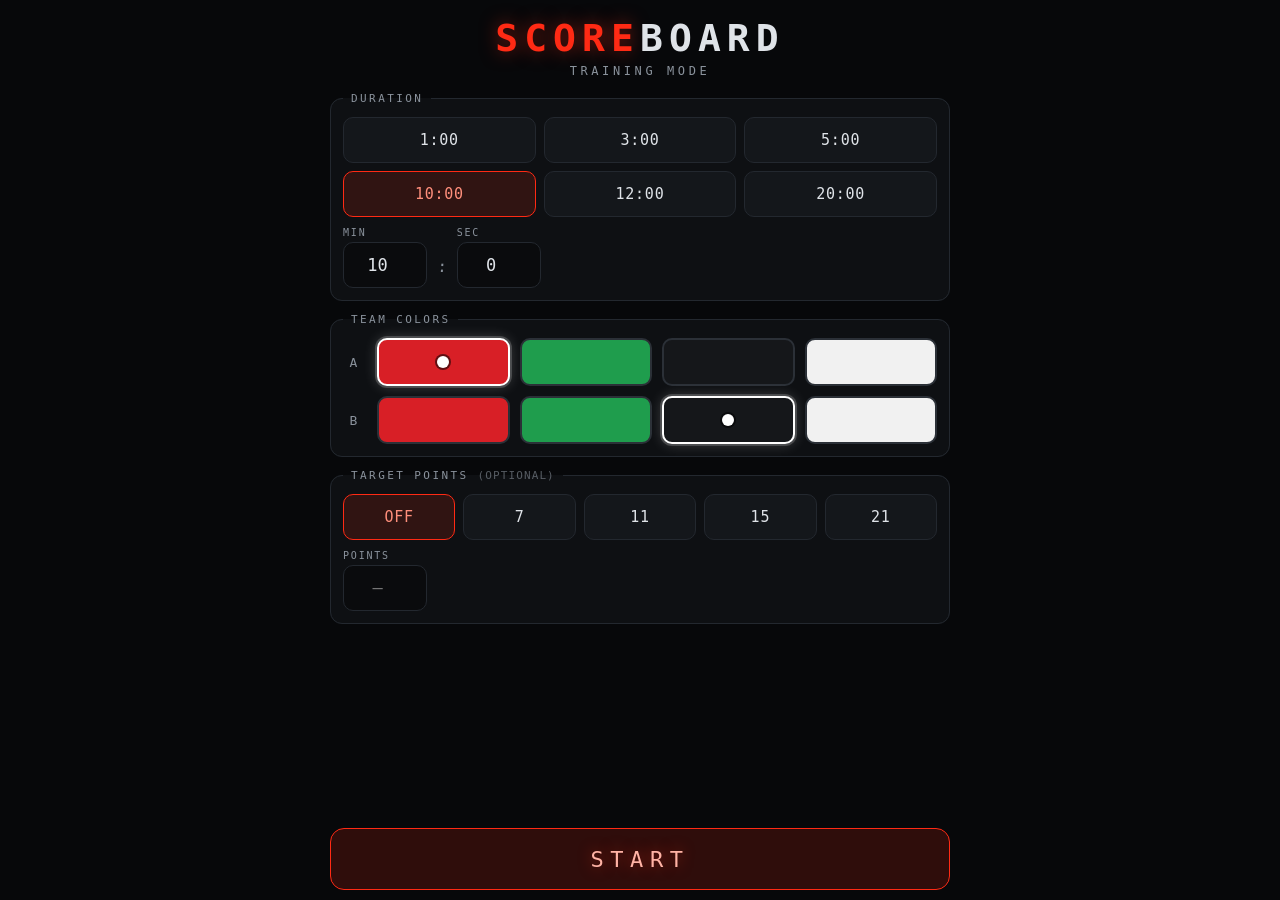
==== index.html @ e6dbf638 "Add retro LCD basketball scoreboard Static site (no build step) for training sessions:  - setup scre" ====
<!DOCTYPE html>
<html lang="en">
<head>
<meta charset="utf-8">
<title>Scoreboard</title>
<meta name="viewport" content="width=device-width, initial-scale=1, viewport-fit=cover, maximum-scale=1, user-scalable=no">
<meta name="theme-color" content="#07080a">
<meta name="mobile-web-app-capable" content="yes">
<meta name="apple-mobile-web-app-capable" content="yes">
<meta name="apple-mobile-web-app-status-bar-style" content="black-translucent">
<meta name="description" content="Retro LCD basketball scoreboard for training sessions.">
<link rel="icon" href="data:image/svg+xml,<svg xmlns='http://www.w3.org/2000/svg' viewBox='0 0 32 32'><rect width='32' height='32' fill='%2307080a'/><text x='16' y='23' font-size='20' text-anchor='middle' fill='%23ff2b16' font-family='monospace'>88</text></svg>">
<link rel="stylesheet" href="css/style.css">
</head>
<body>

<!-- ───────────── SETUP ───────────── -->
<section id="setup" class="screen setup">
  <header class="setup-head">
    <h1>SCORE<span>BOARD</span></h1>
    <p>training mode</p>
  </header>

  <div class="setup-body">
    <fieldset class="block">
      <legend>Duration</legend>
      <div class="chips" id="durationChips">
        <button type="button" class="chip" data-sec="60">1:00</button>
        <button type="button" class="chip" data-sec="180">3:00</button>
        <button type="button" class="chip" data-sec="300">5:00</button>
        <button type="button" class="chip" data-sec="600">10:00</button>
        <button type="button" class="chip" data-sec="720">12:00</button>
        <button type="button" class="chip" data-sec="1200">20:00</button>
      </div>
      <div class="custom-time">
        <label>min <input type="number" id="durMin" min="0" max="99" inputmode="numeric"></label>
        <span class="sep">:</span>
        <label>sec <input type="number" id="durSec" min="0" max="59" inputmode="numeric"></label>
      </div>
    </fieldset>

    <fieldset class="block">
      <legend>Team colors</legend>
      <div class="color-row">
        <span class="side-tag">A</span>
        <div class="swatches" data-team="a">
          <button type="button" class="sw sw-red"   data-color="red"   aria-label="Red"></button>
          <button type="button" class="sw sw-green" data-color="green" aria-label="Green"></button>
          <button type="button" class="sw sw-black" data-color="black" aria-label="Black"></button>
          <button type="button" class="sw sw-white" data-color="white" aria-label="White"></button>
        </div>
      </div>
      <div class="color-row">
        <span class="side-tag">B</span>
        <div class="swatches" data-team="b">
          <button type="button" class="sw sw-red"   data-color="red"   aria-label="Red"></button>
          <button type="button" class="sw sw-green" data-color="green" aria-label="Green"></button>
          <button type="button" class="sw sw-black" data-color="black" aria-label="Black"></button>
          <button type="button" class="sw sw-white" data-color="white" aria-label="White"></button>
        </div>
      </div>
    </fieldset>

    <fieldset class="block">
      <legend>Target points <em>(optional)</em></legend>
      <div class="chips" id="targetChips">
        <button type="button" class="chip" data-target="0">OFF</button>
        <button type="button" class="chip" data-target="7">7</button>
        <button type="button" class="chip" data-target="11">11</button>
        <button type="button" class="chip" data-target="15">15</button>
        <button type="button" class="chip" data-target="21">21</button>
      </div>
      <div class="custom-time">
        <label>points <input type="number" id="targetCustom" min="0" max="199" inputmode="numeric" placeholder="—"></label>
      </div>
    </fieldset>
  </div>

  <button type="button" id="startGame" class="big-start">START</button>
</section>

<!-- ───────────── GAME ───────────── -->
<section id="game" class="screen game hidden">
  <div class="board">

    <div class="team" id="teamA">
      <div class="team-label"><span class="dot"></span><span class="name">RED</span></div>
      <div class="lcd score" id="scoreA" aria-live="off"></div>
      <div class="pts">
        <button type="button" class="pt plus"  data-team="a" data-delta="1">+1</button>
        <button type="button" class="pt plus"  data-team="a" data-delta="2">+2</button>
        <button type="button" class="pt plus"  data-team="a" data-delta="3">+3</button>
        <button type="button" class="pt minus" data-team="a" data-delta="-1">−1</button>
        <button type="button" class="pt minus" data-team="a" data-delta="-2">−2</button>
        <button type="button" class="pt minus" data-team="a" data-delta="-3">−3</button>
      </div>
    </div>

    <div class="center">
      <div class="clock-wrap">
        <button type="button" class="lcd clock" id="clock" aria-label="Clock: tap to start or pause"></button>
        <div class="status" id="status">READY</div>
      </div>
      <button type="button" id="toggle" class="run-btn">START</button>
      <div class="center-tools">
        <button type="button" id="resetBtn"  class="tool" title="Reset">RESET</button>
        <button type="button" id="soundBtn"  class="tool" title="Sound" aria-pressed="true">SND</button>
        <button type="button" id="fsBtn"     class="tool" title="Fullscreen">FULL</button>
        <button type="button" id="setupBtn"  class="tool" title="Setup">SETUP</button>
      </div>
    </div>

    <div class="team" id="teamB">
      <div class="team-label"><span class="dot"></span><span class="name">BLACK</span></div>
      <div class="lcd score" id="scoreB" aria-live="off"></div>
      <div class="pts">
        <button type="button" class="pt plus"  data-team="b" data-delta="1">+1</button>
        <button type="button" class="pt plus"  data-team="b" data-delta="2">+2</button>
        <button type="button" class="pt plus"  data-team="b" data-delta="3">+3</button>
        <button type="button" class="pt minus" data-team="b" data-delta="-1">−1</button>
        <button type="button" class="pt minus" data-team="b" data-delta="-2">−2</button>
        <button type="button" class="pt minus" data-team="b" data-delta="-3">−3</button>
      </div>
    </div>

  </div>
</section>

<script src="js/app.js"></script>
</body>
</html>
---- css/style.css ----
/* ─────────────────────────────────────────────
   Retro LCD basketball scoreboard
   ───────────────────────────────────────────── */

:root {
  --bg:        #07080a;
  --panel:     #0e1013;
  --panel-2:   #14171b;
  --line:      #23282f;
  --ink:       #dfe3e8;
  --ink-dim:   #8a929c;

  /* red LCD */
  --lcd-on:    #ff2a14;
  --lcd-off:   rgba(255, 60, 32, .075);
  --lcd-glow:  rgba(255, 45, 20, .75);

  /* team colors */
  --c-red:   #d81f26;
  --c-green: #1f9d4d;
  --c-black: #15171a;
  --c-white: #f1f1f1;
}

* { box-sizing: border-box; -webkit-tap-highlight-color: transparent; }

html, body {
  height: 100%;
  margin: 0;
}

body {
  background: var(--bg);
  color: var(--ink);
  font-family: ui-monospace, SFMono-Regular, "SF Mono", Menlo, Consolas, monospace;
  overscroll-behavior: none;
  -webkit-user-select: none;
  user-select: none;
  touch-action: manipulation;
}

button {
  font: inherit;
  color: inherit;
  background: none;
  border: 0;
  cursor: pointer;
}

.hidden { display: none !important; }

.screen {
  min-height: 100%;
  padding: max(10px, env(safe-area-inset-top)) max(10px, env(safe-area-inset-right))
           max(10px, env(safe-area-inset-bottom)) max(10px, env(safe-area-inset-left));
}

/* ─────────────────────────────────────────────
   Seven-segment display
   ───────────────────────────────────────────── */

.lcd {
  --ds: 40px;                 /* master size unit for the display */
  display: flex;
  align-items: center;
  justify-content: center;
  gap: calc(var(--ds) * .10);
  color: var(--lcd-on);
  filter: drop-shadow(0 0 calc(var(--ds) * .10) var(--lcd-glow))
          drop-shadow(0 0 calc(var(--ds) * .32) rgba(255, 30, 10, .35));
}

/* the italic lean lives on the glyphs, so display bezels stay square */
.digit, .sep { transform: skewX(-4deg); }

.digit {
  position: relative;
  width:  calc(var(--ds) * .62);
  height: calc(var(--ds) * 1.08);
  --t:  calc(var(--ds) * .115);
  --t2: calc(var(--ds) * .0575);
}

.seg {
  position: absolute;
  background: var(--lcd-off);
}

.seg.on { background: currentColor; }

/* horizontal segments: a (top), g (middle), d (bottom) */
.seg-a, .seg-g, .seg-d {
  left: calc(var(--t) * .55);
  width: calc(100% - var(--t) * 1.1);
  height: var(--t);
  clip-path: polygon(0 50%, var(--t2) 0, calc(100% - var(--t2)) 0,
                     100% 50%, calc(100% - var(--t2)) 100%, var(--t2) 100%);
}
.seg-a { top: 0; }
.seg-g { top: calc(50% - var(--t) / 2); }
.seg-d { bottom: 0; }

/* vertical segments: f/b (upper), e/c (lower) */
.seg-f, .seg-b, .seg-e, .seg-c {
  width: var(--t);
  height: calc(50% - var(--t) * 1.05);
  clip-path: polygon(50% 0, 100% var(--t2), 100% calc(100% - var(--t2)),
                     50% 100%, 0 calc(100% - var(--t2)), 0 var(--t2));
}
.seg-f { left: 0;  top: calc(var(--t) * .55); }
.seg-b { right: 0; top: calc(var(--t) * .55); }
.seg-e { left: 0;  bottom: calc(var(--t) * .55); }
.seg-c { right: 0; bottom: calc(var(--t) * .55); }

/* colon / decimal separators */
.sep {
  position: relative;
  width: calc(var(--ds) * .22);
  height: calc(var(--ds) * 1.08);
}
.sep i {
  position: absolute;
  left: 50%;
  width: var(--dot, calc(var(--ds) * .13));
  aspect-ratio: 1;
  margin-left: calc(var(--dot, calc(var(--ds) * .13)) / -2);
  border-radius: 2px;
  background: currentColor;
}
.sep-colon i:nth-child(1) { top: 28%; }
.sep-colon i:nth-child(2) { top: 62%; }
.sep-dot   i:nth-child(1) { display: none; }
.sep-dot   i:nth-child(2) { top: 76%; }

/* the physical LCD panel behind the digits */
.lcd-panel {
  background: linear-gradient(180deg, #131417, #0b0c0e);
  border: 1px solid var(--line);
  border-radius: 10px;
  box-shadow: inset 0 2px 14px rgba(0, 0, 0, .8);
}

/* ─────────────────────────────────────────────
   Setup screen
   ───────────────────────────────────────────── */

.setup {
  display: flex;
  flex-direction: column;
  gap: 14px;
  max-width: 640px;
  margin: 0 auto;
}

.setup-head { text-align: center; margin: 6px 0 0; }

.setup-head h1 {
  margin: 0;
  font-size: clamp(24px, 7vw, 38px);
  letter-spacing: .16em;
  color: var(--lcd-on);
  text-shadow: 0 0 18px rgba(255, 45, 20, .5);
}
.setup-head h1 span { color: var(--ink); text-shadow: none; }
.setup-head p {
  margin: 4px 0 0;
  font-size: 12px;
  letter-spacing: .3em;
  color: var(--ink-dim);
  text-transform: uppercase;
}

.setup-body { display: flex; flex-direction: column; gap: 12px; }

.block {
  margin: 0;
  padding: 12px;
  border: 1px solid var(--line);
  border-radius: 12px;
  background: var(--panel);
}
.block legend {
  padding: 0 8px;
  font-size: 11px;
  letter-spacing: .22em;
  text-transform: uppercase;
  color: var(--ink-dim);
}
.block legend em { font-style: normal; opacity: .6; letter-spacing: .1em; }

.chips {
  display: grid;
  grid-template-columns: repeat(var(--cols, 3), 1fr);
  gap: 8px;
}
#targetChips { --cols: 5; }

.chip {
  min-width: 0;
  min-height: 46px;
  padding: 0 10px;
  border: 1px solid var(--line);
  border-radius: 10px;
  background: var(--panel-2);
  font-size: 15px;
  letter-spacing: .05em;
  color: var(--ink);
  transition: background .12s, border-color .12s, color .12s;
}
.chip[aria-pressed="true"] {
  border-color: var(--lcd-on);
  background: rgba(255, 42, 20, .14);
  color: #ff8f7c;
}

.custom-time {
  display: flex;
  align-items: flex-end;
  gap: 10px;
  margin-top: 10px;
}
.custom-time .sep { width: auto; height: auto; color: var(--ink-dim); padding-bottom: 12px; }
.custom-time label {
  display: flex;
  flex-direction: column;
  gap: 4px;
  font-size: 10px;
  letter-spacing: .18em;
  text-transform: uppercase;
  color: var(--ink-dim);
}
.custom-time input {
  width: 84px;
  min-height: 46px;
  padding: 0 10px;
  border: 1px solid var(--line);
  border-radius: 10px;
  background: #0a0b0d;
  color: var(--ink);
  font: inherit;
  font-size: 17px;
  text-align: center;
}
.custom-time input:focus { outline: 2px solid rgba(255, 42, 20, .55); outline-offset: 1px; }

.color-row { display: flex; align-items: center; gap: 12px; }
.color-row + .color-row { margin-top: 10px; }

.side-tag {
  width: 22px;
  font-size: 13px;
  letter-spacing: .1em;
  color: var(--ink-dim);
  text-align: center;
}

.swatches { display: flex; gap: 10px; flex: 1; }

.sw {
  flex: 1;
  height: 48px;
  border: 2px solid #2b3037;
  border-radius: 10px;
  position: relative;
  transition: transform .1s, border-color .12s;
}
.sw-red   { background: var(--c-red); }
.sw-green { background: var(--c-green); }
.sw-black { background: var(--c-black); }
.sw-white { background: var(--c-white); }

.sw[aria-pressed="true"] {
  border-color: #fff;
  box-shadow: 0 0 0 2px rgba(255, 255, 255, .18), 0 0 14px rgba(255, 255, 255, .22);
}
.sw[aria-pressed="true"]::after {
  content: "";
  position: absolute;
  inset: 0;
  margin: auto;
  width: 12px;
  height: 12px;
  border-radius: 50%;
  background: #fff;
  box-shadow: 0 0 0 2px rgba(0, 0, 0, .55);
}
.sw-white[aria-pressed="true"]::after { background: #111; box-shadow: none; }

.big-start {
  min-height: 62px;
  margin-top: auto;
  border: 1px solid var(--lcd-on);
  border-radius: 14px;
  background: rgba(255, 42, 20, .16);
  color: #ffb3a5;
  font-size: 22px;
  letter-spacing: .3em;
  text-shadow: 0 0 14px rgba(255, 45, 20, .5);
}
.big-start:active { background: rgba(255, 42, 20, .3); }

/* ─────────────────────────────────────────────
   Game screen
   ───────────────────────────────────────────── */

.game {
  display: flex;
  height: 100vh;
  height: 100dvh;
  overflow: hidden;
}

.board {
  flex: 1;
  display: grid;
  gap: 8px;
  min-height: 0;
  min-width: 0;
}

/* portrait / narrow: clock on top, teams side by side */
.board {
  grid-template-columns: 1fr 1fr;
  grid-template-rows: auto 1fr;
  grid-template-areas:
    "center center"
    "teama  teamb";
}
#teamA  { grid-area: teama; }
#teamB  { grid-area: teamb; }
.center { grid-area: center; }

.team {
  --team: var(--c-red);
  --team-ink: #fff;
  --team-edge: #fff;
  display: flex;
  flex-direction: column;
  gap: 8px;
  min-width: 0;
  min-height: 0;
  padding: 8px;
  border: 1px solid var(--line);
  border-radius: 14px;
  background: var(--panel);
}

.team-label {
  display: flex;
  align-items: center;
  justify-content: center;
  gap: 8px;
  min-height: 34px;
  border-radius: 9px;
  background: var(--team);
  color: var(--team-ink);
  font-size: clamp(12px, 3.4vw, 16px);
  letter-spacing: .22em;
  box-shadow: inset 0 0 0 1px rgba(255, 255, 255, .12);
}
.team-label .dot { display: none; }

.score {
  --dsbase: min(31vw, 18vh);
  --ds: calc(var(--dsbase) * var(--k, 1));
  flex: 1 1 auto;
  min-height: 0;
  overflow: hidden;
  align-content: center;
  padding: 8px 0;
  background: linear-gradient(180deg, #131417, #0b0c0e);
  border: 1px solid var(--line);
  border-radius: 10px;
  box-shadow: inset 0 2px 14px rgba(0, 0, 0, .8);
}

/* three digits have to fit the same panel */
.score.wide { --k: .66; }

/* the point pads soak up the leftover height — big, easy targets */
.pts {
  flex: 0 0 auto;
  display: grid;
  grid-template-columns: repeat(3, 1fr);
  grid-template-rows: minmax(56px, 13vh) minmax(44px, 9vh);
  gap: 6px;
  min-height: 0;
}

.pt {
  border-radius: 10px;
  font-size: clamp(16px, 5vw, 24px);
  letter-spacing: .02em;
  transition: transform .06s, background .12s;
}
.pt.plus {
  border: 1px solid var(--team-edge);
  background: color-mix(in srgb, var(--team) 34%, #0b0c0e);
  color: #fff;
}
.pt.minus {
  border: 1px solid var(--line);
  background: #0c0d10;
  color: var(--ink-dim);
  font-size: clamp(14px, 4vw, 20px);
}
.pt:active { transform: scale(.94); }
.pt.plus:active  { background: color-mix(in srgb, var(--team) 60%, #fff 8%); }
.pt.minus:active { background: #1a1d21; color: var(--ink); }

/* center column */
.center {
  display: flex;
  flex-direction: column;
  align-items: stretch;
  gap: 8px;
  min-width: 0;
}

.clock-wrap { position: relative; }

.clock {
  --ds: min(28vw, 19vh);
  width: 100%;
  padding: 10px 8px 20px;
  background: linear-gradient(180deg, #131417, #0b0c0e);
  border: 1px solid var(--line);
  border-radius: 12px;
  box-shadow: inset 0 2px 16px rgba(0, 0, 0, .85);
}

.status {
  position: absolute;
  left: 50%;
  bottom: 4px;
  transform: translateX(-50%);
  font-size: 10px;
  letter-spacing: .3em;
  color: var(--ink-dim);
  pointer-events: none;
}

.run-btn {
  min-height: 54px;
  border: 1px solid var(--line);
  border-radius: 12px;
  background: var(--panel-2);
  font-size: 18px;
  letter-spacing: .26em;
  color: var(--ink);
}
.run-btn[data-state="run"] {
  border-color: rgba(255, 42, 20, .6);
  background: rgba(255, 42, 20, .14);
  color: #ffb3a5;
}
.run-btn:active { background: #202429; }

.center-tools {
  display: grid;
  grid-template-columns: repeat(4, 1fr);
  gap: 6px;
}

.tool {
  min-height: 40px;
  border: 1px solid var(--line);
  border-radius: 9px;
  background: #0c0d10;
  font-size: 11px;
  letter-spacing: .12em;
  color: var(--ink-dim);
}
.tool:active { background: #1a1d21; color: var(--ink); }
.tool[aria-pressed="false"] { opacity: .45; text-decoration: line-through; }

/* game over / target flash */
.board.over .score,
.board.over .clock { animation: flash 1s steps(1, end) infinite; }

@keyframes flash {
  0%, 49%   { filter: none; }
  50%, 100% { opacity: .18; }
}

.status.alert { color: var(--lcd-on); }

/* ─────────────────────────────────────────────
   Landscape / wide: clock in the middle
   ───────────────────────────────────────────── */

@media (min-aspect-ratio: 1/1) {
  .board {
    grid-template-columns: 1fr minmax(215px, .85fr) 1fr;
    grid-template-rows: 1fr;
    grid-template-areas: "teama center teamb";
  }
  .score { --dsbase: min(24vw, 32vh); }
  .clock { --ds: min(7.8vw, 19vh); }
  .center { justify-content: center; }
}

/* short landscape: two setup columns so there is less to scroll past */
@media (min-aspect-ratio: 1/1) and (max-height: 560px) {
  .setup { max-width: 900px; }
  .setup-body {
    display: grid;
    grid-template-columns: 1fr 1fr;
    align-items: start;
  }
  .setup-head h1 { font-size: 26px; }
  .big-start { min-height: 54px; }
}

/* very short landscape (phones): tighten everything up */
@media (min-aspect-ratio: 1/1) and (max-height: 480px) {
  .score { --dsbase: min(22vw, 30vh); }
  .clock { --ds: min(7.8vw, 18vh); }
  .pts { grid-template-rows: minmax(44px, 15vh) minmax(34px, 11vh); }
  .team-label { min-height: 28px; }
  .tool { min-height: 34px; font-size: 10px; }
  .run-btn { min-height: 46px; }
}

@media (min-width: 900px) {
  .score { --dsbase: min(14vw, 34vh); }
  .clock { --ds: min(7vw, 22vh); }
}
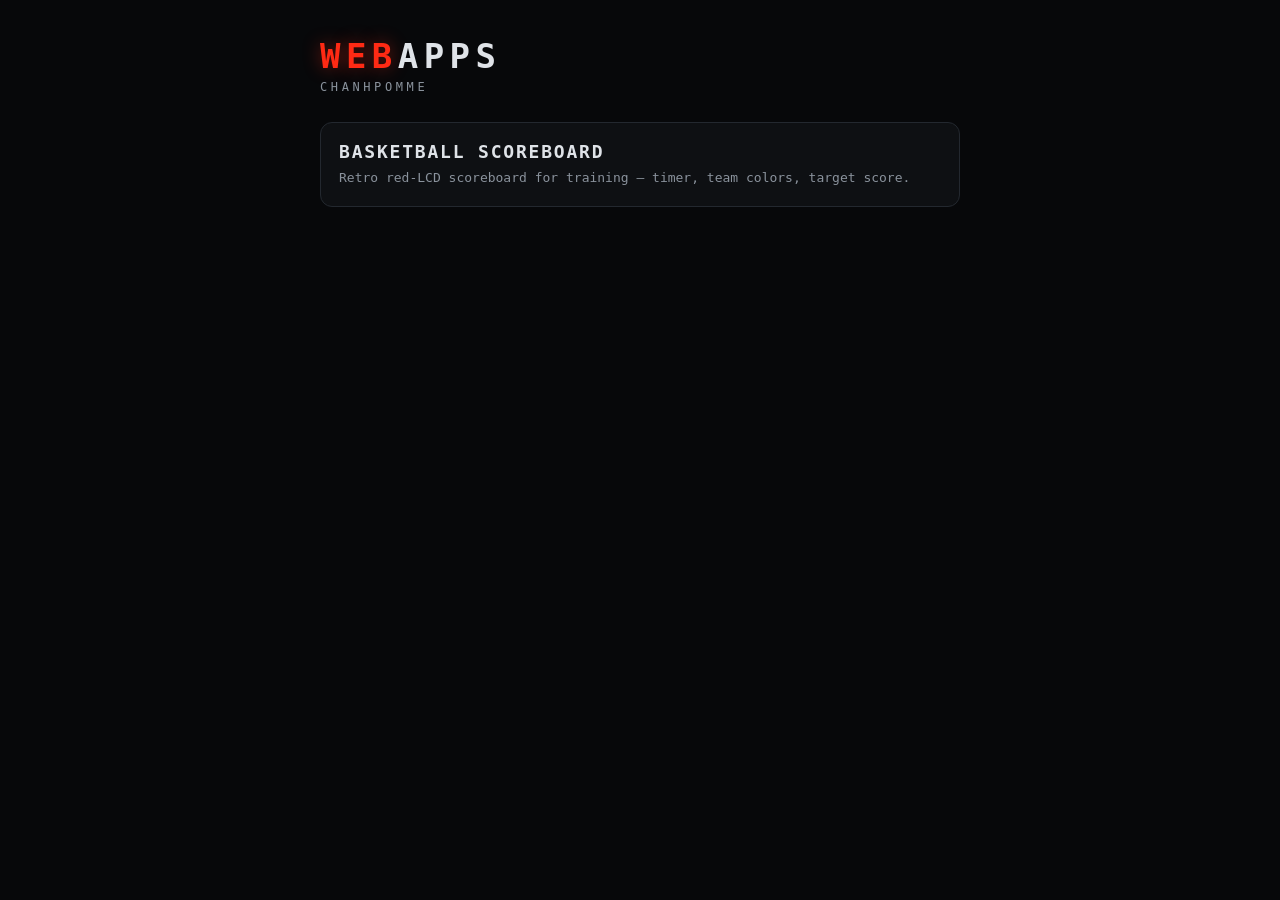
==== commit 5f834d32: "Restructure as a multi-app repo The repo is now web_apps rather than basketball-scoreboard, so move " ====
--- a/index.html
+++ b/index.html
@@ -2,130 +2,59 @@
 <html lang="en">
 <head>
 <meta charset="utf-8">
-<title>Scoreboard</title>
-<meta name="viewport" content="width=device-width, initial-scale=1, viewport-fit=cover, maximum-scale=1, user-scalable=no">
+<title>Web Apps</title>
+<meta name="viewport" content="width=device-width, initial-scale=1, viewport-fit=cover">
 <meta name="theme-color" content="#07080a">
-<meta name="mobile-web-app-capable" content="yes">
-<meta name="apple-mobile-web-app-capable" content="yes">
-<meta name="apple-mobile-web-app-status-bar-style" content="black-translucent">
-<meta name="description" content="Retro LCD basketball scoreboard for training sessions.">
-<link rel="icon" href="data:image/svg+xml,<svg xmlns='http://www.w3.org/2000/svg' viewBox='0 0 32 32'><rect width='32' height='32' fill='%2307080a'/><text x='16' y='23' font-size='20' text-anchor='middle' fill='%23ff2b16' font-family='monospace'>88</text></svg>">
-<link rel="stylesheet" href="css/style.css">
+<link rel="icon" href="data:image/svg+xml,<svg xmlns='http://www.w3.org/2000/svg' viewBox='0 0 32 32'><rect width='32' height='32' fill='%2307080a'/><text x='16' y='23' font-size='20' text-anchor='middle' fill='%23ff2b16' font-family='monospace'>&#9636;</text></svg>">
+<style>
+  :root { --bg:#07080a; --panel:#0e1013; --line:#23282f; --ink:#dfe3e8; --ink-dim:#8a929c; --accent:#ff2a14; }
+  * { box-sizing: border-box; }
+  body {
+    margin: 0;
+    min-height: 100vh;
+    padding: max(24px, env(safe-area-inset-top)) 20px 40px;
+    background: var(--bg);
+    color: var(--ink);
+    font-family: ui-monospace, SFMono-Regular, "SF Mono", Menlo, Consolas, monospace;
+  }
+  main { max-width: 640px; margin: 0 auto; }
+  h1 {
+    margin: 12px 0 4px;
+    font-size: clamp(24px, 7vw, 34px);
+    letter-spacing: .16em;
+    color: var(--accent);
+    text-shadow: 0 0 18px rgba(255, 45, 20, .45);
+  }
+  h1 span { color: var(--ink); text-shadow: none; }
+  p.sub { margin: 0 0 28px; font-size: 12px; letter-spacing: .3em; color: var(--ink-dim); text-transform: uppercase; }
+  ul { list-style: none; margin: 0; padding: 0; display: grid; gap: 12px; }
+  a.card {
+    display: block;
+    padding: 18px;
+    border: 1px solid var(--line);
+    border-radius: 12px;
+    background: var(--panel);
+    color: inherit;
+    text-decoration: none;
+    transition: border-color .15s, background .15s;
+  }
+  a.card:hover, a.card:focus-visible { border-color: var(--accent); background: #14171b; }
+  a.card strong { display: block; font-size: 18px; letter-spacing: .1em; }
+  a.card em { display: block; margin-top: 6px; font-style: normal; font-size: 13px; color: var(--ink-dim); line-height: 1.5; }
+</style>
 </head>
 <body>
-
-<!-- ───────────── SETUP ───────────── -->
-<section id="setup" class="screen setup">
-  <header class="setup-head">
-    <h1>SCORE<span>BOARD</span></h1>
-    <p>training mode</p>
-  </header>
-
-  <div class="setup-body">
-    <fieldset class="block">
-      <legend>Duration</legend>
-      <div class="chips" id="durationChips">
-        <button type="button" class="chip" data-sec="60">1:00</button>
-        <button type="button" class="chip" data-sec="180">3:00</button>
-        <button type="button" class="chip" data-sec="300">5:00</button>
-        <button type="button" class="chip" data-sec="600">10:00</button>
-        <button type="button" class="chip" data-sec="720">12:00</button>
-        <button type="button" class="chip" data-sec="1200">20:00</button>
-      </div>
-      <div class="custom-time">
-        <label>min <input type="number" id="durMin" min="0" max="99" inputmode="numeric"></label>
-        <span class="sep">:</span>
-        <label>sec <input type="number" id="durSec" min="0" max="59" inputmode="numeric"></label>
-      </div>
-    </fieldset>
-
-    <fieldset class="block">
-      <legend>Team colors</legend>
-      <div class="color-row">
-        <span class="side-tag">A</span>
-        <div class="swatches" data-team="a">
-          <button type="button" class="sw sw-red"   data-color="red"   aria-label="Red"></button>
-          <button type="button" class="sw sw-green" data-color="green" aria-label="Green"></button>
-          <button type="button" class="sw sw-black" data-color="black" aria-label="Black"></button>
-          <button type="button" class="sw sw-white" data-color="white" aria-label="White"></button>
-        </div>
-      </div>
-      <div class="color-row">
-        <span class="side-tag">B</span>
-        <div class="swatches" data-team="b">
-          <button type="button" class="sw sw-red"   data-color="red"   aria-label="Red"></button>
-          <button type="button" class="sw sw-green" data-color="green" aria-label="Green"></button>
-          <button type="button" class="sw sw-black" data-color="black" aria-label="Black"></button>
-          <button type="button" class="sw sw-white" data-color="white" aria-label="White"></button>
-        </div>
-      </div>
-    </fieldset>
-
-    <fieldset class="block">
-      <legend>Target points <em>(optional)</em></legend>
-      <div class="chips" id="targetChips">
-        <button type="button" class="chip" data-target="0">OFF</button>
-        <button type="button" class="chip" data-target="7">7</button>
-        <button type="button" class="chip" data-target="11">11</button>
-        <button type="button" class="chip" data-target="15">15</button>
-        <button type="button" class="chip" data-target="21">21</button>
-      </div>
-      <div class="custom-time">
-        <label>points <input type="number" id="targetCustom" min="0" max="199" inputmode="numeric" placeholder="—"></label>
-      </div>
-    </fieldset>
-  </div>
-
-  <button type="button" id="startGame" class="big-start">START</button>
-</section>
-
-<!-- ───────────── GAME ───────────── -->
-<section id="game" class="screen game hidden">
-  <div class="board">
-
-    <div class="team" id="teamA">
-      <div class="team-label"><span class="dot"></span><span class="name">RED</span></div>
-      <div class="lcd score" id="scoreA" aria-live="off"></div>
-      <div class="pts">
-        <button type="button" class="pt plus"  data-team="a" data-delta="1">+1</button>
-        <button type="button" class="pt plus"  data-team="a" data-delta="2">+2</button>
-        <button type="button" class="pt plus"  data-team="a" data-delta="3">+3</button>
-        <button type="button" class="pt minus" data-team="a" data-delta="-1">−1</button>
-        <button type="button" class="pt minus" data-team="a" data-delta="-2">−2</button>
-        <button type="button" class="pt minus" data-team="a" data-delta="-3">−3</button>
-      </div>
-    </div>
-
-    <div class="center">
-      <div class="clock-wrap">
-        <button type="button" class="lcd clock" id="clock" aria-label="Clock: tap to start or pause"></button>
-        <div class="status" id="status">READY</div>
-      </div>
-      <button type="button" id="toggle" class="run-btn">START</button>
-      <div class="center-tools">
-        <button type="button" id="resetBtn"  class="tool" title="Reset">RESET</button>
-        <button type="button" id="soundBtn"  class="tool" title="Sound" aria-pressed="true">SND</button>
-        <button type="button" id="fsBtn"     class="tool" title="Fullscreen">FULL</button>
-        <button type="button" id="setupBtn"  class="tool" title="Setup">SETUP</button>
-      </div>
-    </div>
-
-    <div class="team" id="teamB">
-      <div class="team-label"><span class="dot"></span><span class="name">BLACK</span></div>
-      <div class="lcd score" id="scoreB" aria-live="off"></div>
-      <div class="pts">
-        <button type="button" class="pt plus"  data-team="b" data-delta="1">+1</button>
-        <button type="button" class="pt plus"  data-team="b" data-delta="2">+2</button>
-        <button type="button" class="pt plus"  data-team="b" data-delta="3">+3</button>
-        <button type="button" class="pt minus" data-team="b" data-delta="-1">−1</button>
-        <button type="button" class="pt minus" data-team="b" data-delta="-2">−2</button>
-        <button type="button" class="pt minus" data-team="b" data-delta="-3">−3</button>
-      </div>
-    </div>
-
-  </div>
-</section>
-
-<script src="js/app.js"></script>
+<main>
+  <h1>WEB<span>APPS</span></h1>
+  <p class="sub">chanhpomme</p>
+  <ul>
+    <li>
+      <a class="card" href="basketball-scoreboard/">
+        <strong>BASKETBALL SCOREBOARD</strong>
+        <em>Retro red-LCD scoreboard for training — timer, team colors, target score.</em>
+      </a>
+    </li>
+  </ul>
+</main>
 </body>
 </html>
